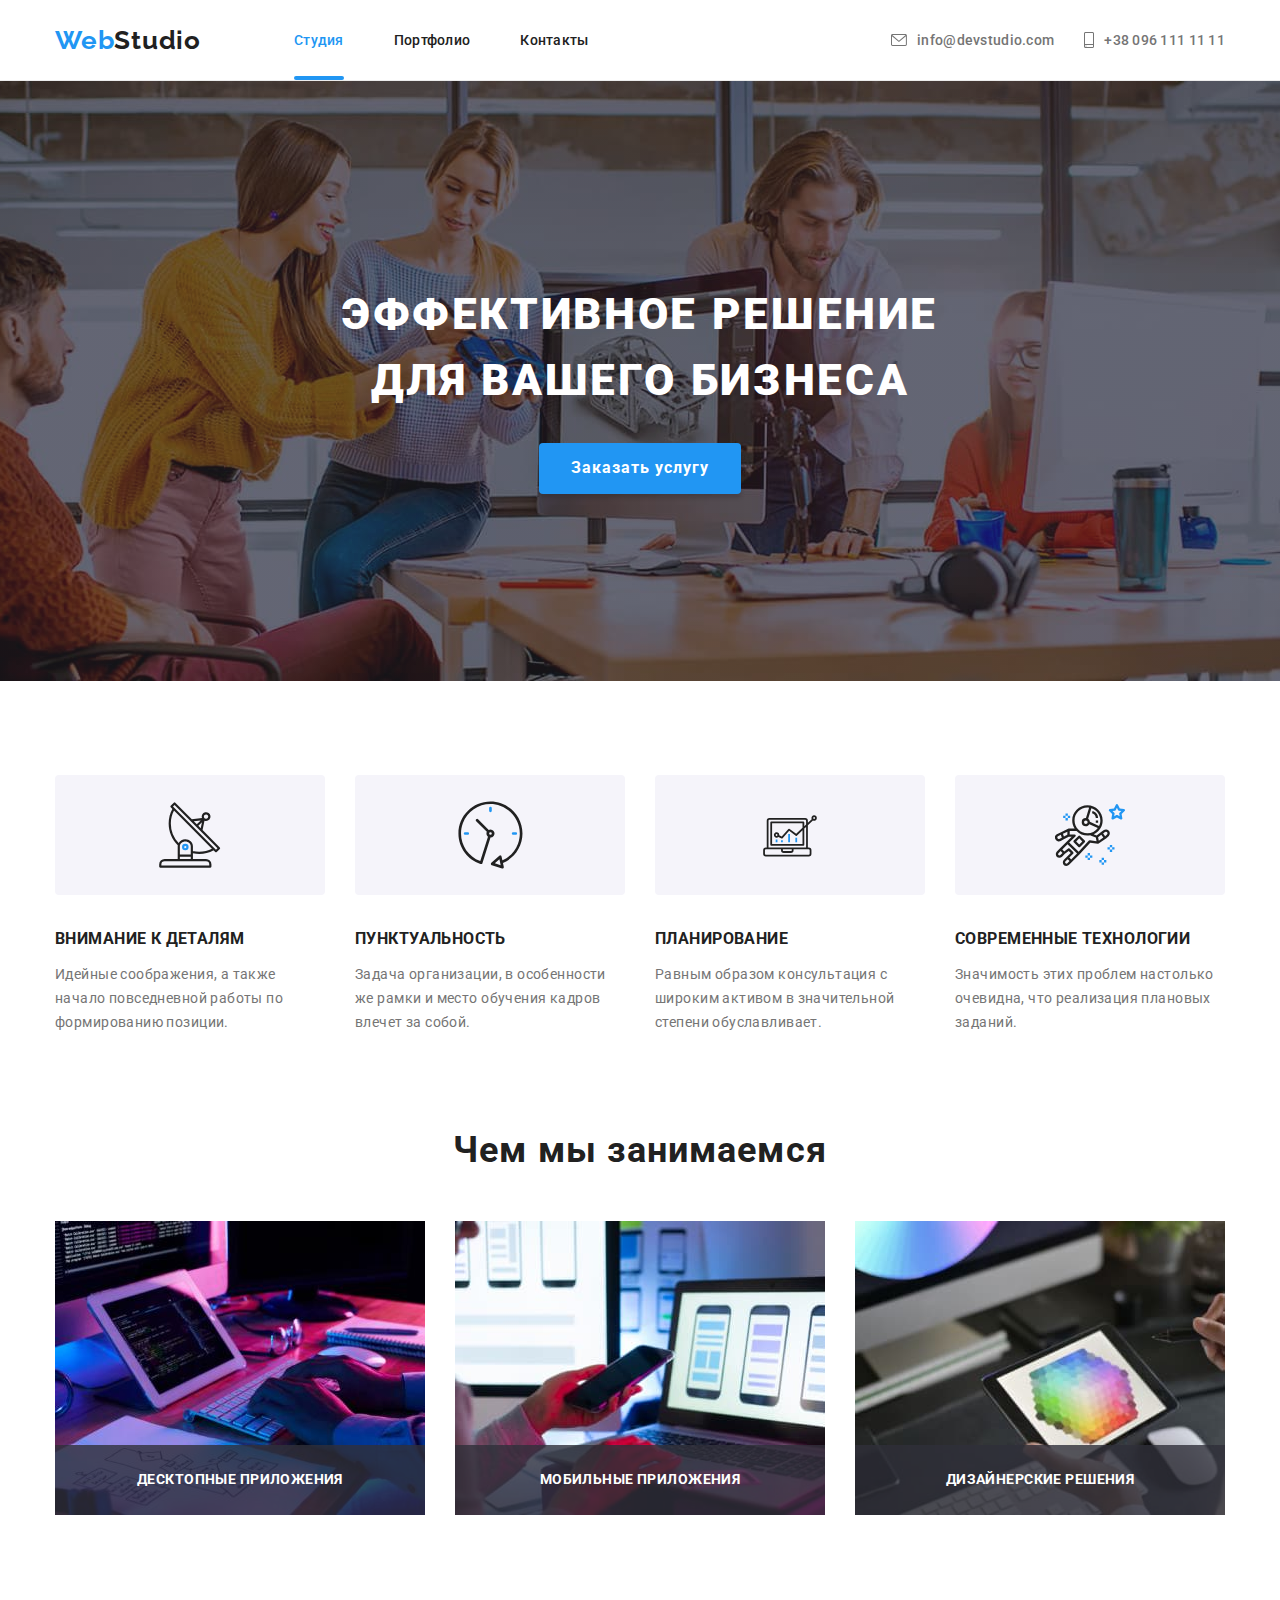
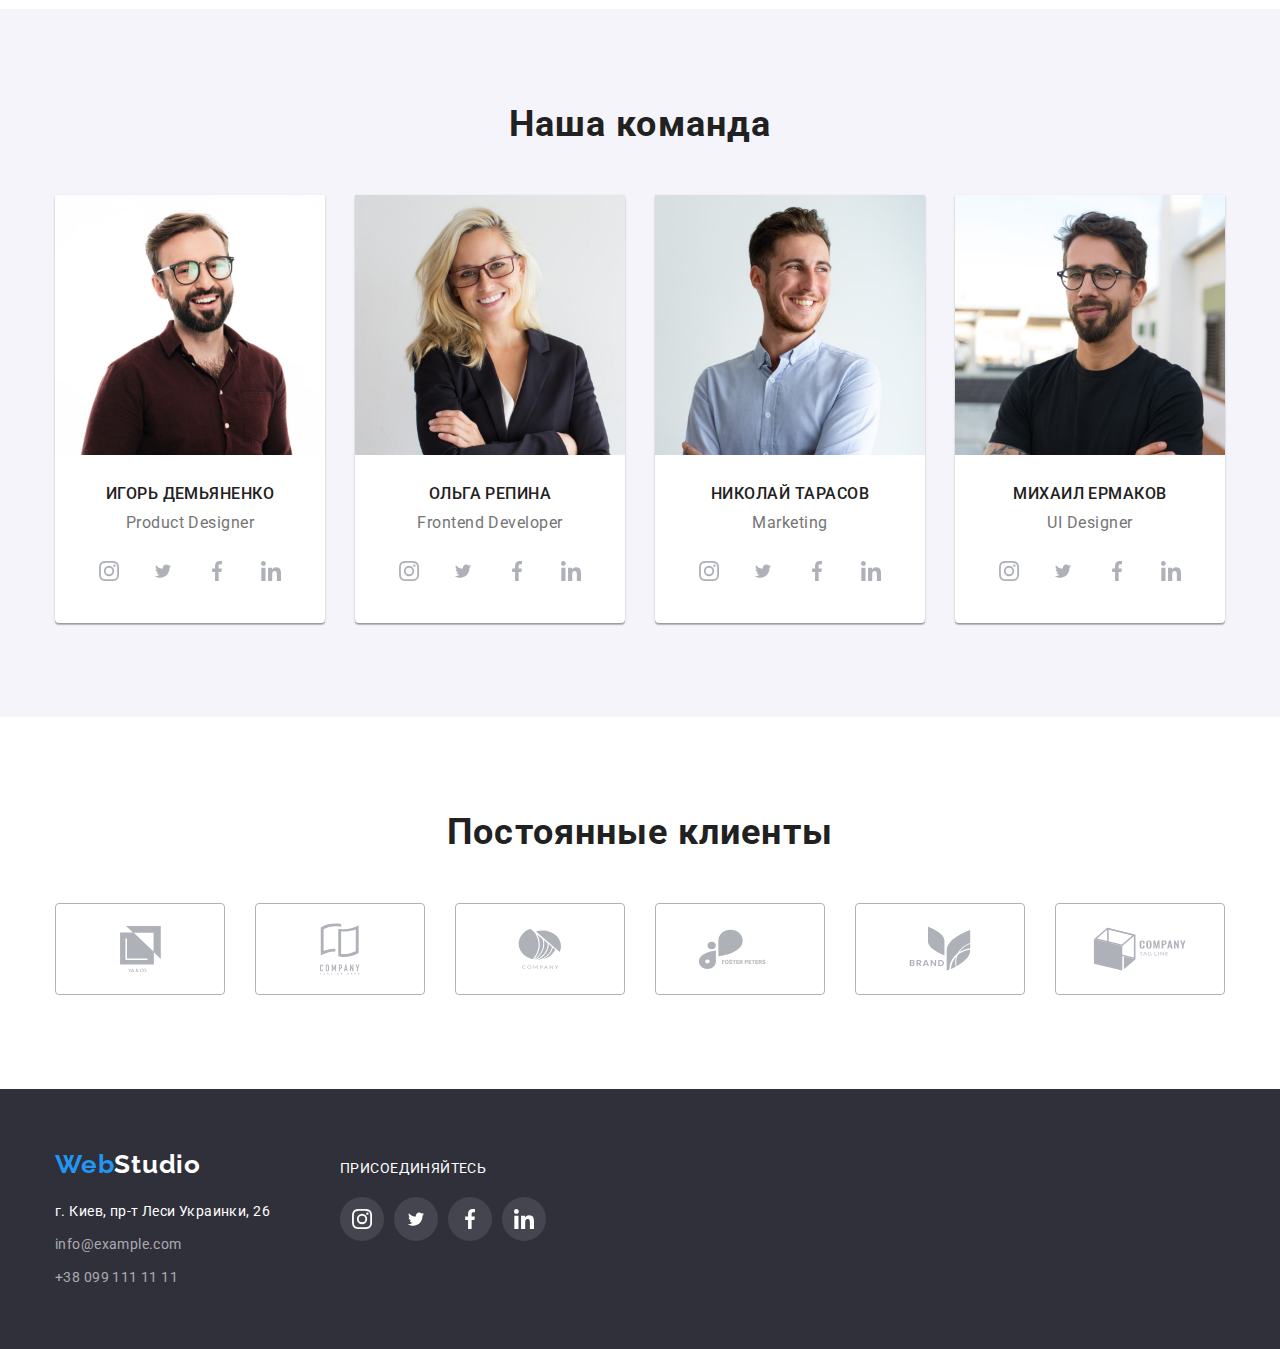
==== index.html @ 21e0b0c9 "абсолютное позиционирование секции works" ====
<!DOCTYPE html>
<html lang="ru">
  <head>
    <meta charset="UTF-8" />
    <meta http-equiv="X-UA-Compatible" content="IE=edge" />
    <meta name="viewport" content="width=device-width, initial-scale=1.0" />
    <title>WebStudio</title>
    <link
      href="https://fonts.googleapis.com/css2?family=Raleway:wght@700&family=Roboto:wght@400;500;700;900&display=swap"
      rel="stylesheet"
    />
    <link
      rel="stylesheet"
      href="https://cdnjs.cloudflare.com/ajax/libs/modern-normalize/0.6.0/modern-normalize.min.css"
    />
    <link rel="stylesheet" href="./css/styles.css" />
  </head>

  <body>
    <!--Шапка сайту-->
    <header class="header">
      <div class="container topline">
        <nav class="nav-topline">
          <!--Символ-->
          <a href="" class="logo link" lang="en"
            ><span class="logo-accent">Web</span>Studio</a
          >
          <ul class="site-nav list">
            <li class="item">
              <a href="index.html" class="link current"
                >Студия
                <div class="line"></div>
              </a>
            </li>

            <li class="item">
              <a href="portfolio.html" class="link">Портфолио</a>
            </li>
            <li class="item"><a href="" class="link">Контакты</a></li>
          </ul>
        </nav>
        <ul class="contact list">
          <li class="item">
            <a
              class="link contact-link"
              href="mailto:info@devstudio.com"
              target="_blank"
              rel="noopener nofollow noreferrer"
              aria-label="електронная почта"
            >
              <svg class="icon post">
                <use href="./images/symbol-defs.svg#icon-email"></use>
              </svg>
              info@devstudio.com
            </a>
          </li>
          <li class="item">
            <a
              class="link contact-link"
              href="tel:+380961111111"
              target="_blank"
              rel="noopener nofollow noreferrer"
              aria-label="номер телефона"
            >
              <svg class="icon tell">
                <use href="./images/symbol-defs.svg#icon-phone"></use></svg
              >+38 096 111 11 11
            </a>
          </li>
        </ul>
      </div>
    </header>
    <!--Головна частина сайту-->
    <main>
      <!--Голова-->
      <div class="hero">
        <div class="container">
          <h1 class="hero-title">ЭФФЕКТИВНОЕ РЕШЕНИЕ ДЛЯ ВАШЕГО БИЗНЕСА</h1>
          <!--Кнопка-->
          <button type="button" class="button">Заказать услугу</button>
        </div>
      </div>
      <!--Особливості-->
      <section class="section impotent">
        <div class="container">
          <h2 class="section-title visually-hidden">Наши особенности</h2>
          <ul class="list skill">
            <li class="item">
              <div class="icon-impotent">
                <svg class="antenna" width="65.32" height="70">
                  <use href="./images/symbol-defs.svg#icon-antenna"></use>
                </svg>
              </div>
              <h3 class="title">Внимание к деталям</h3>
              <p class="text">
                Идейные соображения, а также начало повседневной работы по
                формированию позиции.
              </p>
            </li>
            <li class="item">
              <div class="icon-impotent">
                <svg class="clock" width="66.96" height="70">
                  <use href="./images/symbol-defs.svg#icon-clock"></use>
                </svg>
              </div>
              <h3 class="title">Пунктуальность</h3>
              <p class="text">
                Задача организации, в особенности же рамки и место обучения
                кадров влечет за собой.
              </p>
            </li>
            <li class="item">
              <div class="icon-impotent">
                <svg class="diagram" width="70" height="53.69">
                  <use href="./images/symbol-defs.svg#icon-diagram"></use>
                </svg>
              </div>
              <h3 class="title">Планирование</h3>
              <p class="text">
                Равным образом консультация с широким активом в значительной
                степени обуславливает.
              </p>
            </li>
            <li class="item">
              <div class="icon-impotent">
                <svg class="astronaut" width="70" height="70">
                  <use href="./images/symbol-defs.svg#icon-astronaut"></use>
                </svg>
              </div>
              <h3 class="title">Современные технологии</h3>
              <p class="text">
                Значимость этих проблем настолько очевидна, что реализация
                плановых заданий.
              </p>
            </li>
          </ul>
        </div>
      </section>
      <!--Чим ми займаємося-->
      <section class="section works">
        <div class="container">
          <h2 class="section-title">Чем мы занимаемся</h2>
          <ul class="list activity">
            <li class="item">
              <a href=""
                ><div class="work-thumb">
                  <img
                    class="card"
                    src="./images/img1.jpg"
                    alt="Компьютер"
                    width="370"
                    height="294"
                  />
                  <div class="work-card">
                    <p class="work-text">Десктопные приложения</p>
                  </div>
                </div></a
              >
            </li>
            <li class="item">
              <a href=""
                ><div class="work-thumb">
                  <img
                    class="card"
                    src="./images/img2.jpg"
                    alt="Смартфон"
                    width="370"
                    height="294"
                  />
                  <div class="work-card">
                    <p class="work-text">Мобильные приложения</p>
                  </div>
                </div></a
              >
            </li>
            <li class="item">
              <a href=""
                ><div class="work-thumb">
                  <img
                    class="card"
                    src="./images/img3.jpg"
                    alt="Планшет"
                    width="370"
                    height="294"
                  />
                  <div class="work-card">
                    <p class="work-text">Дизайнерские решения</p>
                  </div>
                </div></a
              >
            </li>
          </ul>
        </div>
      </section>
      <!--Наша команда-->
      <section class="section comand">
        <div class="container">
          <h2 class="section-title">Наша команда</h2>
          <ul class="list people">
            <li class="comand-item">
              <div class="link">
                <img
                  class="card"
                  src="./images/pd.jpg"
                  alt="Игорь Демьяненко"
                  width="270"
                  height="260"
                />
                <div class="people-title">
                  <h3 class="title">Игорь Демьяненко</h3>
                  <p lang="en" class="profession">Product Designer</p>
                  <ul class="list social-contact">
                    <li class="item-contact">
                      <a
                        href=""
                        class="link link-contact"
                        aria-label="Компания"
                      >
                        <svg class="icon-contact" width="20" height="20">
                          <use
                            href="./images/symbol-defs.svg#icon-instagram"
                          ></use>
                        </svg>
                      </a>
                    </li>
                    <li class="item-contact">
                      <a
                        href=""
                        class="link link-contact"
                        aria-label="Компания"
                      >
                        <svg class="icon-contact" width="20" height="16.25">
                          <use
                            href="./images/symbol-defs.svg#icon-twitter"
                          ></use>
                        </svg>
                      </a>
                    </li>
                    <li class="item-contact">
                      <a
                        href=""
                        class="link link-contact"
                        aria-label="Компания"
                      >
                        <svg class="icon-contact" width="10" height="20">
                          <use
                            href="./images/symbol-defs.svg#icon-facebook"
                          ></use>
                        </svg>
                      </a>
                    </li>
                    <li class="item-contact">
                      <a
                        href=""
                        class="link link-contact"
                        aria-label="Компания"
                      >
                        <svg class="icon-contact" width="20" height="20">
                          <use
                            href="./images/symbol-defs.svg#icon-linkedin"
                          ></use>
                        </svg>
                      </a>
                    </li>
                  </ul>
                </div>
              </div>
            </li>
            <li class="comand-item">
              <div class="link">
                <img
                  class="card"
                  src="./images/fd.jpg"
                  alt="Ольга Репина"
                  width="270"
                  height="260"
                />
                <div class="people-title">
                  <h3 class="title">Ольга Репина</h3>
                  <p lang="en" class="profession">Frontend Developer</p>
                  <ul class="list social-contact">
                    <li class="item-contact">
                      <a href="" class="link link-contact" aria-label="Компания"
                        ><svg class="icon-contact" width="20" height="20">
                          <use
                            href="./images/symbol-defs.svg#icon-instagram"
                          ></use></svg
                      ></a>
                    </li>
                    <li class="item-contact">
                      <a href="" class="link link-contact" aria-label="Компания"
                        ><svg class="icon-contact" width="20" height="16.25">
                          <use
                            href="./images/symbol-defs.svg#icon-twitter"
                          ></use></svg
                      ></a>
                    </li>
                    <li class="item-contact">
                      <a href="" class="link link-contact" aria-label="Компания"
                        ><svg class="icon-contact" width="10" height="20">
                          <use
                            href="./images/symbol-defs.svg#icon-facebook"
                          ></use></svg
                      ></a>
                    </li>
                    <li class="item-contact">
                      <a href="" class="link link-contact" aria-label="Компания"
                        ><svg class="icon-contact" width="20" height="20">
                          <use
                            href="./images/symbol-defs.svg#icon-linkedin"
                          ></use></svg
                      ></a>
                    </li>
                  </ul>
                </div>
              </div>
            </li>
            <li class="comand-item">
              <div class="link">
                <img
                  class="card"
                  src="./images/m.jpg"
                  alt="Николай Тарасов"
                  width="270"
                  height="260"
                />
                <div class="people-title">
                  <h3 class="title">Николай Тарасов</h3>

                  <p lang="en" class="profession">Marketing</p>
                  <ul class="list social-contact">
                    <li class="item-contact">
                      <a href="" class="link link-contact" aria-label="Компания"
                        ><svg class="icon-contact" width="20" height="20">
                          <use
                            href="./images/symbol-defs.svg#icon-instagram"
                          ></use></svg
                      ></a>
                    </li>
                    <li class="item-contact">
                      <a href="" class="link link-contact" aria-label="Компания"
                        ><svg class="icon-contact" width="20" height="16.25">
                          <use
                            href="./images/symbol-defs.svg#icon-twitter"
                          ></use></svg
                      ></a>
                    </li>
                    <li class="item-contact">
                      <a href="" class="link link-contact" aria-label="Компания"
                        ><svg class="icon-contact" width="10" height="20">
                          <use
                            href="./images/symbol-defs.svg#icon-facebook"
                          ></use></svg
                      ></a>
                    </li>
                    <li class="item-contact">
                      <a href="" class="link link-contact" aria-label="Компания"
                        ><svg class="icon-contact" width="20" height="20">
                          <use
                            href="./images/symbol-defs.svg#icon-linkedin"
                          ></use></svg
                      ></a>
                    </li>
                  </ul>
                </div>
              </div>
            </li>
            <li class="comand-item">
              <div class="link">
                <img
                  class="card"
                  src="./images/ud.jpg"
                  alt="Михаил Ермаков"
                  width="270"
                  height="260"
                />
                <div class="people-title">
                  <h3 class="title">Михаил Ермаков</h3>

                  <p lang="en" class="profession">UI Designer</p>
                  <ul class="list social-contact">
                    <li class="item-contact">
                      <a href="" class="link link-contact" aria-label="Компания"
                        ><svg class="icon-contact" width="20" height="20">
                          <use
                            href="./images/symbol-defs.svg#icon-instagram"
                          ></use></svg
                      ></a>
                    </li>
                    <li class="item-contact">
                      <a href="" class="link link-contact" aria-label="Компания"
                        ><svg class="icon-contact" width="20" height="16.25">
                          <use
                            href="./images/symbol-defs.svg#icon-twitter"
                          ></use></svg
                      ></a>
                    </li>
                    <li class="item-contact">
                      <a href="" class="link link-contact" aria-label="Компания"
                        ><svg class="icon-contact" width="10" height="20">
                          <use
                            href="./images/symbol-defs.svg#icon-facebook"
                          ></use></svg
                      ></a>
                    </li>
                    <li class="item-contact">
                      <a href="" class="link link-contact" aria-label="Компания"
                        ><svg class="icon-contact" width="20" height="20">
                          <use
                            href="./images/symbol-defs.svg#icon-linkedin"
                          ></use></svg
                      ></a>
                    </li>
                  </ul>
                </div>
              </div>
            </li>
          </ul>
        </div>
      </section>
      <section class="section clients">
        <div class="container">
          <h2 class="section-title">Постоянные клиенты</h2>
          <ul class="list client">
            <li class="item-client">
              <a href="" class="link link-client" aria-label="Компания">
                <svg class="client-icon" width="41" height="46.7">
                  <use href="./images/symbol-defs.svg#icon-groupya"></use>
                </svg>
              </a>
            </li>
            <li class="item-client">
              <a href="" class="link link-client" aria-label="Компания">
                <svg class="client-icon" width="40" height="52">
                  <use href="./images/symbol-defs.svg#icon-groupbook"></use>
                </svg>
              </a>
            </li>
            <li class="item-client">
              <a href="" class="link link-client" aria-label="Компания">
                <svg class="client-icon" width="43.46" height="41.18">
                  <use href="./images/symbol-defs.svg#icon-grouplist"></use>
                </svg>
              </a>
            </li>
            <li class="item-client">
              <a href="" class="link link-client" aria-label="Компания">
                <svg class="client-icon" width="84.44" height="40.62">
                  <use href="./images/symbol-defs.svg#icon-groupforester"></use>
                </svg>
              </a>
            </li>
            <li class="item-client">
              <a href="" class="link link-client" aria-label="Компания">
                <svg class="client-icon" width="62.54" height="45.43">
                  <use href="./images/symbol-defs.svg#icon-groupbrand"></use>
                </svg>
              </a>
            </li>
            <li class="item-client">
              <a href="" class="link link-client" aria-label="Компания">
                <svg class="client-icon" width="93.79" height="43.93">
                  <use href="./images/symbol-defs.svg#icon-groupbox"></use>
                </svg>
              </a>
            </li>
          </ul>
        </div>
      </section>
    </main>
    <!--Футер-->
    <footer class="footer">
      <div class="container bottom">
        <!--Символ-->
        <div class="bottom-box">
          <a href="" class="logo white link" lang="en"
            ><span class="logo-accent">Web</span>Studio</a
          >
          <address>
            <ul class="list adress">
              <li class="item">
                <a
                  class="link post"
                  href=""
                  target="_blank"
                  rel="noopener nofollow noreferrer"
                >
                  г. Киев, пр-т Леси Украинки, 26
                </a>
              </li>
              <li class="item">
                <a
                  class="link"
                  href="mailto:info@example.com"
                  lang="en"
                  target="_blank"
                  rel="noopener nofollow noreferrer"
                  >info@example.com</a
                >
              </li>
              <li class="item">
                <a
                  class="link"
                  href="tel:+380991111111"
                  target="_blank"
                  rel="noopener nofollow noreferrer"
                  >+38 099 111 11 11</a
                >
              </li>
            </ul>
          </address>
        </div>
        <div class="contact-box bottom-box">
          <p class="text-footer">ПРИСОЕДИНЯЙТЕСЬ</p>
          <ul class="list social-contact">
            <li class="item-contact">
              <a
                href=""
                class="link link-contact footer-contact"
                aria-label="Компания"
                ><svg class="icon-contact" width="20" height="20">
                  <use
                    href="./images/symbol-defs.svg#icon-instagram"
                  ></use></svg
              ></a>
            </li>
            <li class="item-contact">
              <a
                href=""
                class="link link-contact footer-contact"
                aria-label="Компания"
                ><svg class="icon-contact" width="20" height="16.25">
                  <use href="./images/symbol-defs.svg#icon-twitter"></use></svg
              ></a>
            </li>
            <li class="item-contact">
              <a
                href=""
                class="link link-contact footer-contact"
                aria-label="Компания"
                ><svg class="icon-contact" width="10" height="20">
                  <use href="./images/symbol-defs.svg#icon-facebook"></use></svg
              ></a>
            </li>
            <li class="item-contact">
              <a
                href=""
                class="link link-contact footer-contact"
                aria-label="Компания"
                ><svg class="icon-contact" width="20" height="20">
                  <use href="./images/symbol-defs.svg#icon-linkedin"></use></svg
              ></a>
            </li>
          </ul>
        </div>
      </div>
    </footer>
  </body>
</html>
---- css/styles.css ----
/* цвета */

/* цвет основного текста #757575 */
/* вторичный цвет текста  #212121 */
/* белый текст и фон #FFFFFF  */
/* акцент #2196F3 */
/* цвет фона шапки и футера #2F303A */
/*цвет фона секции наша команда и фона радиокнопок #F5F4FA */
/* цвет ховера кнопки заказать услугу #188CE8 */
/* цвет бордера topline #ECECEC */
/* цвет бордера картки порфолио #EEEEEE */
/* цвет кнопки секции клиент #AFB1B8*/

/*переменные*/

:root {
  --primary-text-color: #757575;
  --title-text-color: #212121;
  --accent-color: #2196f3;
  --primary-white-color: #ffffff;
  --head-footer-bgcolor: #2f303a;
  --secondary-bgcolor: #f5f4fa;
  --secondary-accent-color: #188ce8;
  --topline-color: #ececec;
  --boder-portfolio-color: #eeeeee;
  --client-color: #afb1b8;
}

/* общие */

body {
  font-family: 'Roboto', sans-serif;
  font-size: 14px;
  line-height: 1.71;
  text-decoration: none;
  letter-spacing: 0.03em;

  user-select: none;

  background-color: var(--primary-white-color);
  color: var(--primary-text-color);
}

.link {
  text-decoration-line: none;
}

.list {
  list-style: none;
  margin: 0;
  padding: 0;
}

.card {
  display: block;
  max-width: 100%;
  height: auto;
}

.section.impotent {
  padding-bottom: 94px;
  padding-top: 94px;
}
.section.works {
  padding-bottom: 94px;
}

.section.comand {
  padding-top: 94px;
  padding-bottom: 94px;
}

.section.portfolio {
  padding-top: 94px;
  padding-bottom: 94px;
}

.section.clients {
  padding-top: 94px;
  padding-bottom: 94px;
}

.hero {
  text-align: center;

  max-width: 1600px;
  height: 600px;
  padding-top: 200px;
  padding-bottom: 200px;
  margin-left: auto;
  margin-right: auto;

  background-image: linear-gradient(
      to right,
      rgba(47, 48, 58, 0.4),
      rgba(47, 48, 58, 0.4)
    ),
    url('../images/imgbg.jpg');
  background-color: #c4c4c4;

  background-repeat: no-repeat;
  background-position: center;
  background-size: cover;
}

.hero-title {
  width: 696px;
  color: var(--primary-white-color);

  font-weight: 900;
  font-size: 44px;
  line-height: 1.5;
  letter-spacing: 0.06em;

  text-transform: uppercase;

  margin: 0 auto 30px;
}

.section-title {
  color: var(--title-text-color);

  font-weight: 700;
  font-size: 36px;
  line-height: 1.17;
  text-align: center;
  letter-spacing: 0.03em;

  margin-top: 0;
  margin-bottom: 50px;
}

.title {
  color: var(--title-text-color);
  text-transform: uppercase;

  margin-top: 0;
  margin-bottom: 10px;
}
.portfolio-workes .title {
  margin-bottom: 4px;
}

.text {
  margin-top: 0;
  margin-bottom: 0;
}

.comand {
  background-color: var(--secondary-bgcolor);
}

/* скрытие текста*/

.visually-hidden {
  position: absolute;
  white-space: nowrap;
  width: 1px;
  height: 1px;
  overflow: hidden;
  border: 0;
  padding: 0;
  clip: rect(0 0 0 0);
  clip-path: inset(50%);
  margin: -1px;
}

/* контейнер */

.container {
  margin-left: auto;
  margin-right: auto;
  width: 1200px;
  padding-left: 15px;
  padding-right: 15px;
}

/* логотип */

.logo {
  font-family: 'Raleway', sans-serif;
  font-weight: 700;
  font-size: 26px;
  line-height: 1.18;
  text-align: left;
  letter-spacing: 0.03em;

  color: var(--title-text-color);
}

.logo.white {
  display: block;
  margin-bottom: 20px;

  color: var(--primary-white-color);
}

.logo-accent {
  color: var(--accent-color);
}

/* Хедер */

.header {
  border-bottom: 1px solid var(--topline-color);
}

.container.topline {
  display: flex;
  align-items: center;
}

.site-nav {
  display: flex;
  align-items: center;
  margin-left: 93px;
}

.site-nav .item:not(:first-child) {
  margin-left: 50px;
}

.nav-topline {
  display: flex;
  align-items: center;
}

.site-nav .link {
  display: block;
  padding-top: 32px;
  padding-bottom: 32px;

  color: var(--title-text-color);

  font-weight: 500;
  font-size: 14px;
  line-height: 1.17;
  text-align: left;
  letter-spacing: 0.02em;
}

.site-nav .link:hover,
.site-nav .link:focus {
  color: var(--accent-color);
}

.site-nav .link.current {
  position: relative;

  color: var(--accent-color);
}

.link.current .line {
  position: absolute;
  bottom: 0;
  left: 0;

  width: 100%;
  height: 4px;
  background-color: var(--accent-color);
  border-radius: 2px;
}

.contact {
  display: flex;
  margin-left: auto;
  align-items: center;
}

.contact .item + .item {
  margin-left: 30px;
}

.contact-link .icon {
  display: inline-block;
  margin-right: 10px;
  fill: currentColor;
}

.icon.post {
  width: 16px;
  height: 12px;
}

.icon.tell {
  width: 10px;
  height: 16px;
}

.contact.list .link {
  display: flex;
  align-items: center;
  padding-top: 32px;
  padding-bottom: 32px;

  color: var(--primary-text-color);

  font-weight: 500;
  font-size: 14px;
  line-height: 1.17;
  letter-spacing: 0.02em;
}

.contact .link:hover,
.contact .link:focus {
  color: var(--accent-color);
}

/* кнопка */

.button {
  color: var(--primary-white-color);
  background-color: var(--accent-color);

  cursor: pointer;
  font-family: 'Roboto', sans-serif;
  font-weight: 700;
  font-size: 16px;
  line-height: 1.9;
  text-align: center;
  vertical-align: center;
  letter-spacing: 0.06em;

  display: inline-block;
  min-width: 200px;
  padding: 10px 32px;
  box-shadow: 0px 4px 4px rgba(0, 0, 0, 0.15);
  border-radius: 4px;
  border: 0;
}

.button:hover,
.dutton:focus {
  background-color: var(--secondary-accent-color);
}

/* наши особенности */

.icon-impotent {
  display: flex;
  align-items: center;
  justify-content: center;

  background-color: #f5f4fa;
  border-radius: 4px;
  margin-bottom: 30px;
  height: 120px;
}

.list.skill > .title {
  font-weight: 700;
  font-size: 14px;
  line-height: 1.17;
  text-align: left;
  letter-spacing: 0.03em;
}

.list.skill {
  display: flex;
}

.list.skill .item:not(:last-child) {
  margin-right: 30px;
}
.list.skill .item {
  width: 270px;
}

/*чем мы занимаемся */

.list.activity {
  display: flex;
}

.list.activity .item:not(:last-child) {
  margin-right: 30px;
}

.work-thumb {
  position: relative;
}

.work-card {
  position: absolute;
  bottom: 0;
  left: 0;

  font-weight: 700;
  font-size: 14px;
  line-height: 1.14;
  text-align: center;
  letter-spacing: 0.03em;
  text-transform: uppercase;

  padding: 27px;
  width: 370px;
  height: 70px;
  color: var(--primary-white-color);
  background: rgba(47, 48, 58, 0.8);
}

.work-text {
  margin: 0;
}

/* наша команда */

.people {
  display: flex;
}

.people-title {
  padding-top: 30px;
  padding-bottom: 30px;
}

.people .comand-item:not(:last-child) {
  margin-right: 30px;
}

.people .title {
  font-weight: 500;
  font-size: 16px;
  line-height: 1.17;
  text-align: center;
  letter-spacing: 0.03em;
}
.profession {
  color: var(--primary-text-color);

  font-size: 16px;
  line-height: 1.17;
  text-align: center;
  letter-spacing: 0.03em;

  margin: 0px 0px 16px;
}

.comand-item {
  width: 270px;

  background: var(--primary-white-color);

  box-shadow: 0px 1px 3px rgba(0, 0, 0, 0.12), 0px 1px 1px rgba(0, 0, 0, 0.14),
    0px 2px 1px rgba(0, 0, 0, 0.2);
  border-radius: 0px 0px 4px 4px;
}

.social-contact {
  display: flex;
  justify-content: center;
}

.social-contact .item-contact:not(:last-child) {
  margin-right: 10px;
}

.link-contact {
  display: flex;
  align-items: center;
  justify-content: center;

  border-radius: 50%;
  width: 44px;
  height: 44px;
  color: var(--client-color);
}

.link-contact:hover,
.link-contact:focus {
  background-color: var(--accent-color);
  color: var(--primary-white-color);
}
.icon-contact {
  fill: currentColor;
}

/* Постоянные клиенты */

.client {
  display: flex;
}

.client .item-client:not(:last-child) {
  margin-right: 30px;
  padding-bottom: 0;
}

.link-client {
  display: flex;
  align-items: center;
  justify-content: center;

  border: 1px solid var(--client-color);
  border-radius: 4px;
  width: 170px;
  height: 92px;
  color: var(--client-color);
}

.link-client:hover,
.link-client:focus {
  border: 1px solid var(--accent-color);
  color: var(--accent-color);
}
.client-icon {
  fill: currentColor;
}

/* портфолио */

.title-work {
  padding: 20px 24px;

  border-bottom: 1px solid var(--boder-portfolio-color);
  border-left: 1px solid var(--boder-portfolio-color);
  border-right: 1px solid var(--boder-portfolio-color);

  background-color: var(--primary-white-color);
}
.portfolio-item {
  width: 370px;
  height: 404px;
}

.filters.list {
  display: flex;
  justify-content: center;

  margin-bottom: 50px;
}

.filters.list > .item:nth-child(n + 2) {
  margin-left: 8px;
}

.filter {
  font-family: 'Roboto', sans-serif;
  cursor: pointer;

  font-weight: 500;
  font-size: 16px;
  line-height: 1.63;
  text-align: center;
  letter-spacing: 0.03;

  color: var(--title-text-color);
  background-color: var(--secondary-bgcolor);

  display: inline-block;
  padding: 6px 22px;
  border-radius: 4px;
  border: 0;
}

.filter:hover,
.filter:focus {
  color: var(--primary-white-color);
  background-color: var(--accent-color);

  box-shadow: 0px 3px 1px rgba(0, 0, 0, 0.1), 0px 1px 2px rgba(0, 0, 0, 0.08),
    0px 2px 2px rgba(0, 0, 0, 0.12);
}

.portfolio-workes .title {
  font-weight: 700;
  font-size: 18px;
  line-height: 2;
  text-align: left;
  letter-spacing: 0.06em;
}

.portfolio-workes {
  list-style: none;

  display: flex;
  flex-wrap: wrap;
}

.portfolio-item:nth-child(3n) {
  margin-right: 0;
}

.portfolio-item:nth-last-child(-n + 3) {
  margin-bottom: 0;
}

.portfolio-item {
  width: calc((100% - 60px) / 3);
  margin-right: 30px;
  margin-bottom: 30px;
}

.portfolio-item .exampl {
  color: var(--primary-text-color);

  font-size: 16px;
  line-height: 1.9;
  text-align: left;
  letter-spacing: 0.03em;

  margin: 0;
}

.link.portfolio-link {
  display: block;
}

.link.portfolio-link:hover,
.link.portfolio-link:focus {
  box-shadow: 0px 1px 1px rgba(0, 0, 0, 0.12), 0px 4px 4px rgba(0, 0, 0, 0.06),
    1px 4px 6px rgba(0, 0, 0, 0.16);
}

/*футер*/

.footer {
  background-color: var(--head-footer-bgcolor);
  padding-top: 60px;
  padding-bottom: 60px;
}

.adress .item:not(:last-child) {
  margin-bottom: 9px;
}

.adress .link.post {
  color: var(--primary-white-color);

  font-size: 14px;
  line-height: 1.7;
  text-align: left;
  letter-spacing: 0.03em;
}

.adress .link {
  color: rgba(255, 255, 255, 0.6);
  font-style: normal;
}

.adress .link:hover,
.adress .link:focus,
.adress .link.post:hover,
.address .link.post:focus {
  color: var(--accent-color);
}

.text-footer {
  text-transform: uppercase;
  color: var(--primary-white-color);

  font-style: 700;
  font-size: 14px;
  line-height: 1.14;
  letter-spacing: 0.03em;
  margin: 0 0 20px;
}

.link-contact.footer-contact {
  color: var(--primary-white-color);
  background-color: rgba(255, 255, 255, 0.1);
}

.link-contact.footer-contact:hover,
.link-contact.footer-contact:focus {
  background-color: var(--accent-color);
}

.contact-box {
  width: 206px;
  height: 80px;
}

.container.bottom {
  display: flex;
  align-items: baseline;
}

.container.bottom .bottom-box:not(:last-child) {
  margin-right: 70px;
}
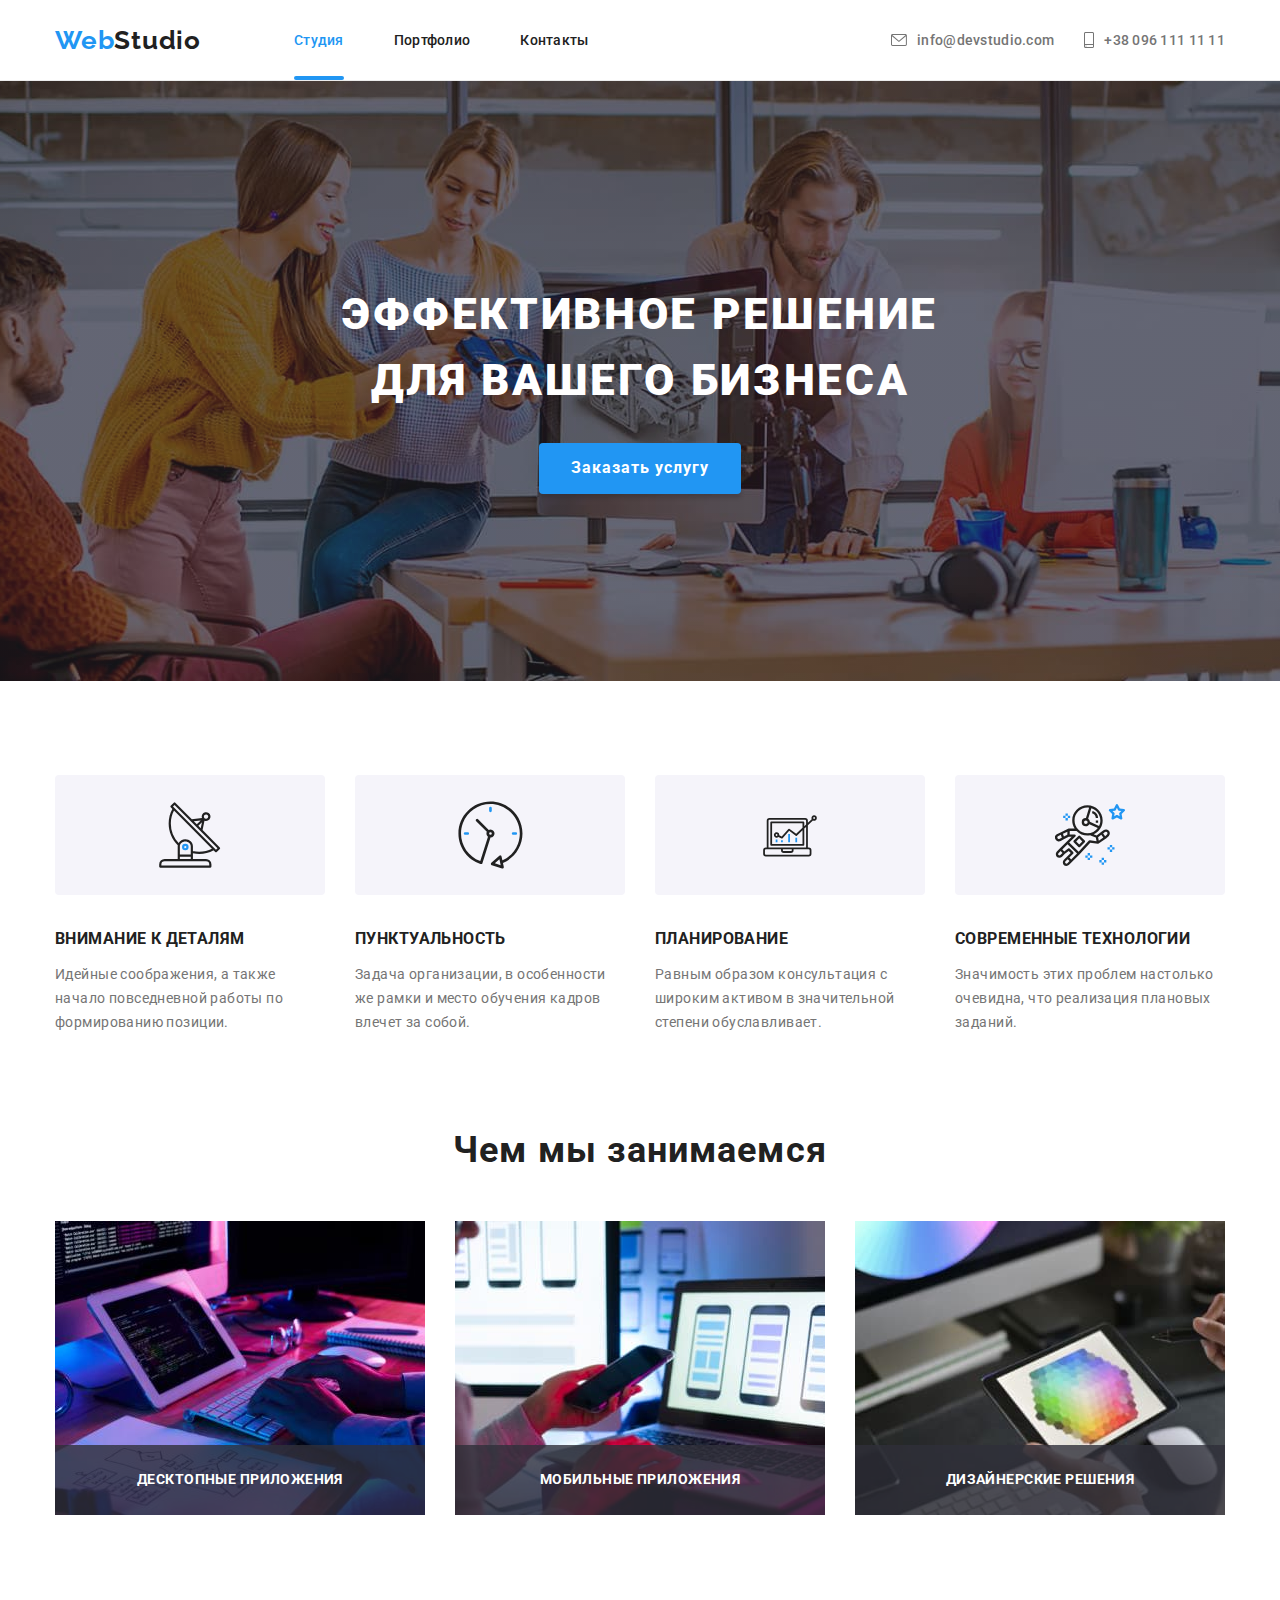
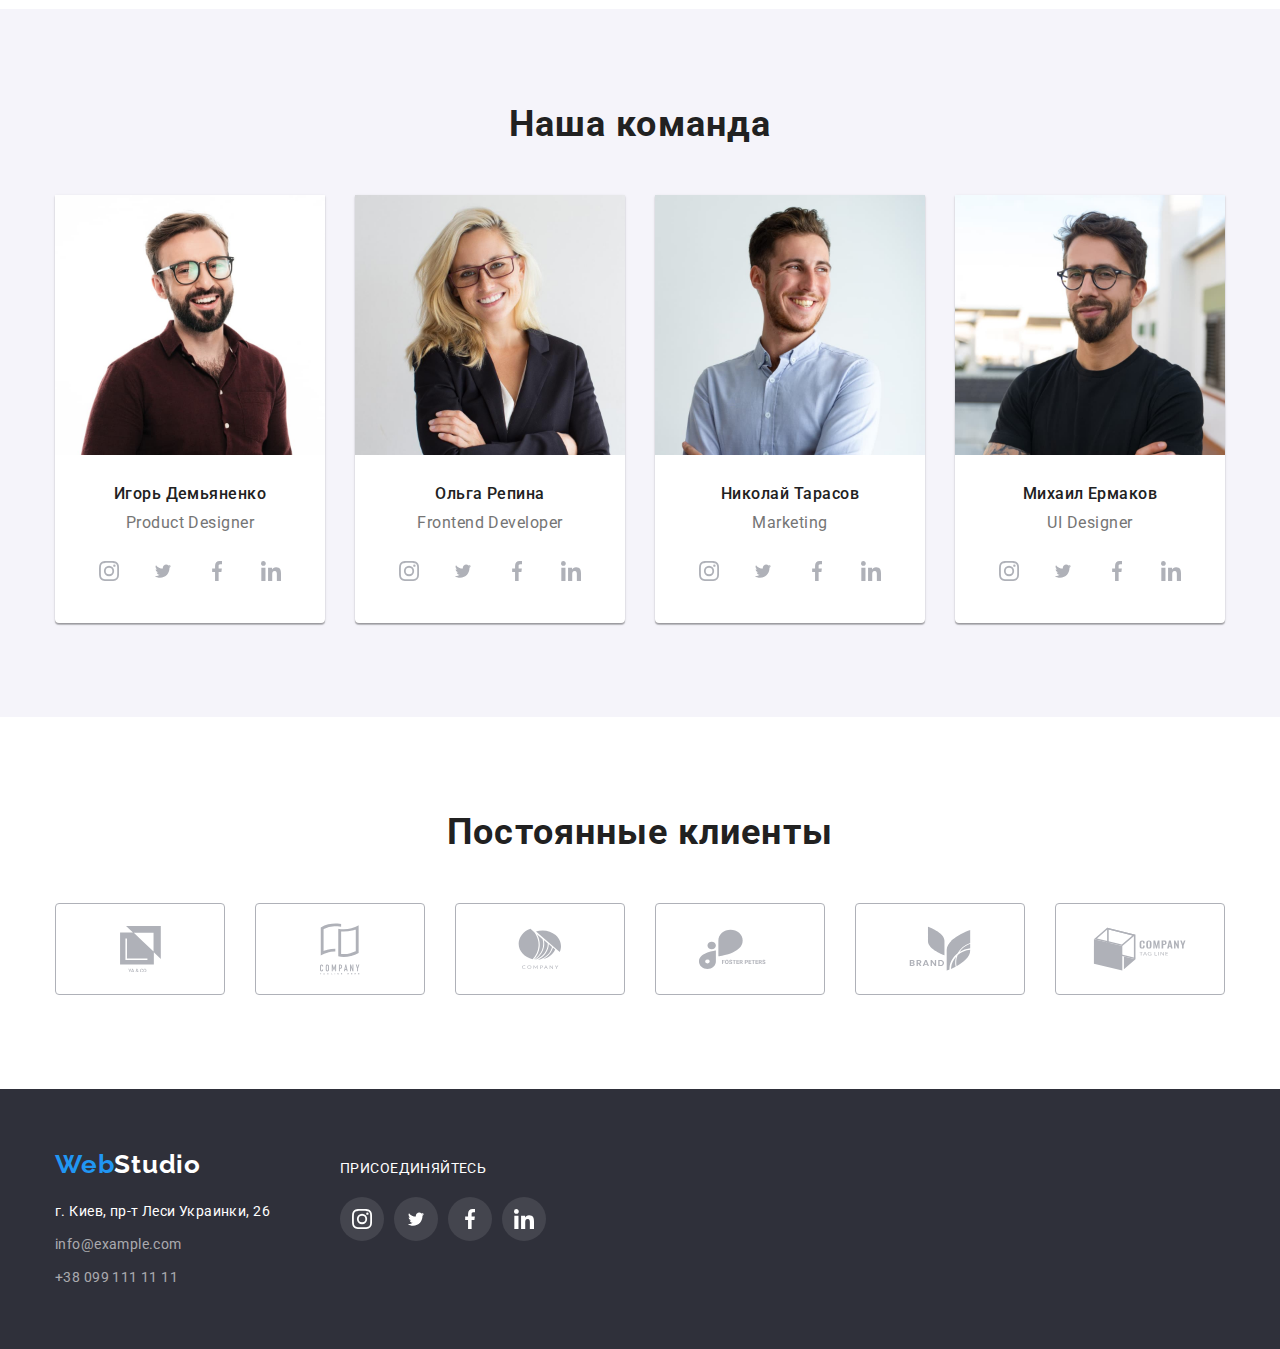
==== commit 7e027d48: "линия актив через аfter" ====
--- a/index.html
+++ b/index.html
@@ -29,8 +29,7 @@
             <li class="item">
               <a href="index.html" class="link current"
                 >Студия
-                <div class="line"></div>
-              </a>
+                              </a>
             </li>
 
             <li class="item">
--- a/css/styles.css
+++ b/css/styles.css
@@ -24,6 +24,7 @@
   --topline-color: #ececec;
   --boder-portfolio-color: #eeeeee;
   --client-color: #afb1b8;
+  --function-animation: cubic-bezier(0.4, 0, 0.2, 1);
 }
 
 /* общие */
@@ -132,7 +133,6 @@
 
 .title {
   color: var(--title-text-color);
-  text-transform: uppercase;
 
   margin-top: 0;
   margin-bottom: 10px;
@@ -237,6 +237,8 @@
   line-height: 1.17;
   text-align: left;
   letter-spacing: 0.02em;
+
+  transition: color 250ms var(--function-animation);
 }
 
 .site-nav .link:hover,
@@ -250,7 +252,9 @@
   color: var(--accent-color);
 }
 
-.link.current .line {
+.link.current::after {
+  content: '';
+  display: inline-blok;
   position: absolute;
   bottom: 0;
   left: 0;
@@ -299,6 +303,8 @@
   font-size: 14px;
   line-height: 1.17;
   letter-spacing: 0.02em;
+
+  transition: color 250ms var(--function-animation);
 }
 
 .contact .link:hover,
@@ -327,10 +333,12 @@
   box-shadow: 0px 4px 4px rgba(0, 0, 0, 0.15);
   border-radius: 4px;
   border: 0;
+
+  transition: background-color 250ms var(--function-animation);
 }
 
 .button:hover,
-.dutton:focus {
+.button:focus {
   background-color: var(--secondary-accent-color);
 }
 
@@ -368,6 +376,10 @@
 
 /*чем мы занимаемся */
 
+.list.skill .title {
+  text-transform: uppercase;
+}
+
 .list.activity {
   display: flex;
 }
@@ -464,12 +476,15 @@
   width: 44px;
   height: 44px;
   color: var(--client-color);
+
+  transition: color 250ms var(--function-animation),
+    background-color 250ms var(--function-animation);
 }
 
 .link-contact:hover,
 .link-contact:focus {
+  color: var(--primary-white-color);
   background-color: var(--accent-color);
-  color: var(--primary-white-color);
 }
 .icon-contact {
   fill: currentColor;
@@ -496,6 +511,9 @@
   width: 170px;
   height: 92px;
   color: var(--client-color);
+
+  transition: color 250ms var(--function-animation),
+    background-color 250ms var(--function-animation);
 }
 
 .link-client:hover,
@@ -551,6 +569,10 @@
   padding: 6px 22px;
   border-radius: 4px;
   border: 0;
+
+  transition: color 250ms var(--function-animation),
+    background-color 250ms var(--function-animation),
+    box-shadow 250ms var(--function-animation);
 }
 
 .filter:hover,
@@ -604,6 +626,8 @@
 
 .link.portfolio-link {
   display: block;
+
+  transition: box-shadow 250ms var(--function-animation);
 }
 
 .link.portfolio-link:hover,
@@ -631,11 +655,15 @@
   line-height: 1.7;
   text-align: left;
   letter-spacing: 0.03em;
+
+  transition: color 250ms var(--function-animation);
 }
 
 .adress .link {
   color: rgba(255, 255, 255, 0.6);
   font-style: normal;
+
+  transition: color 250ms var(--function-animation);
 }
 
 .adress .link:hover,
@@ -659,6 +687,8 @@
 .link-contact.footer-contact {
   color: var(--primary-white-color);
   background-color: rgba(255, 255, 255, 0.1);
+
+  transition: background-color 250ms var(--function-animation);
 }
 
 .link-contact.footer-contact:hover,
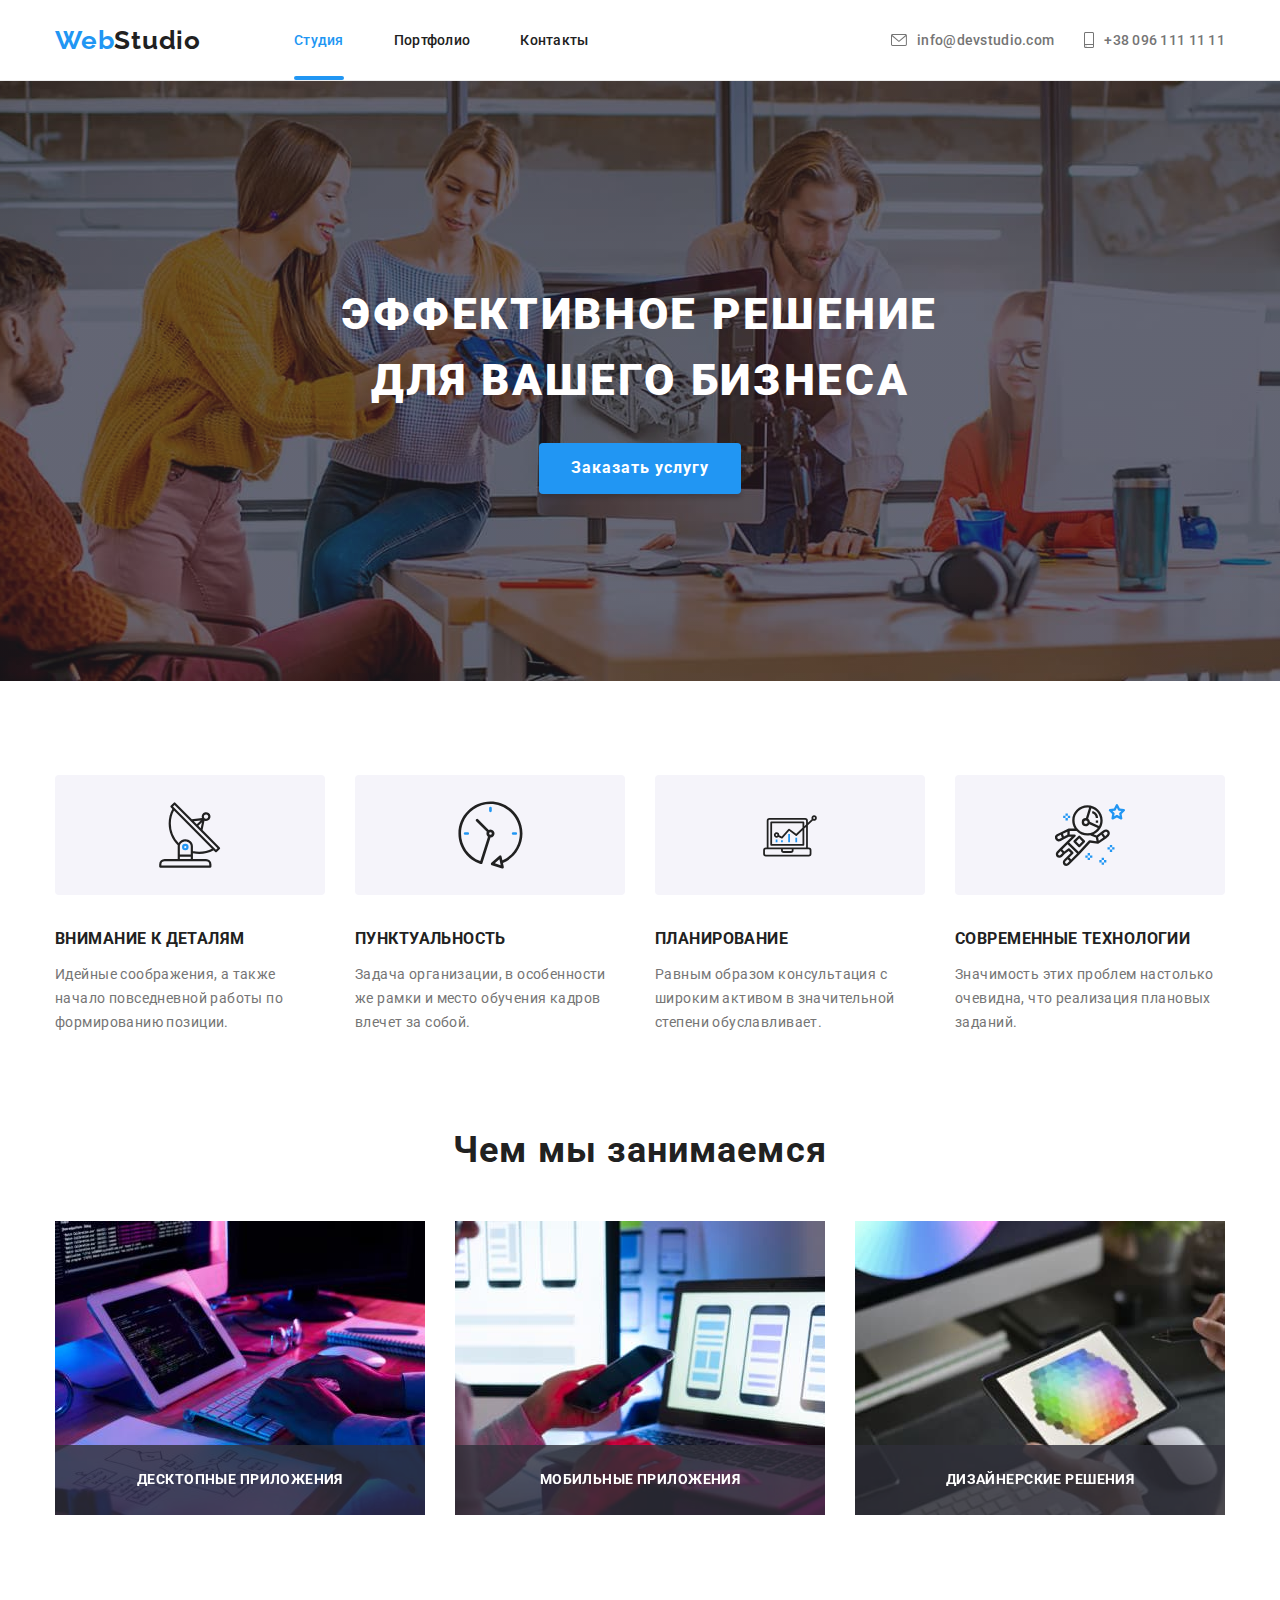
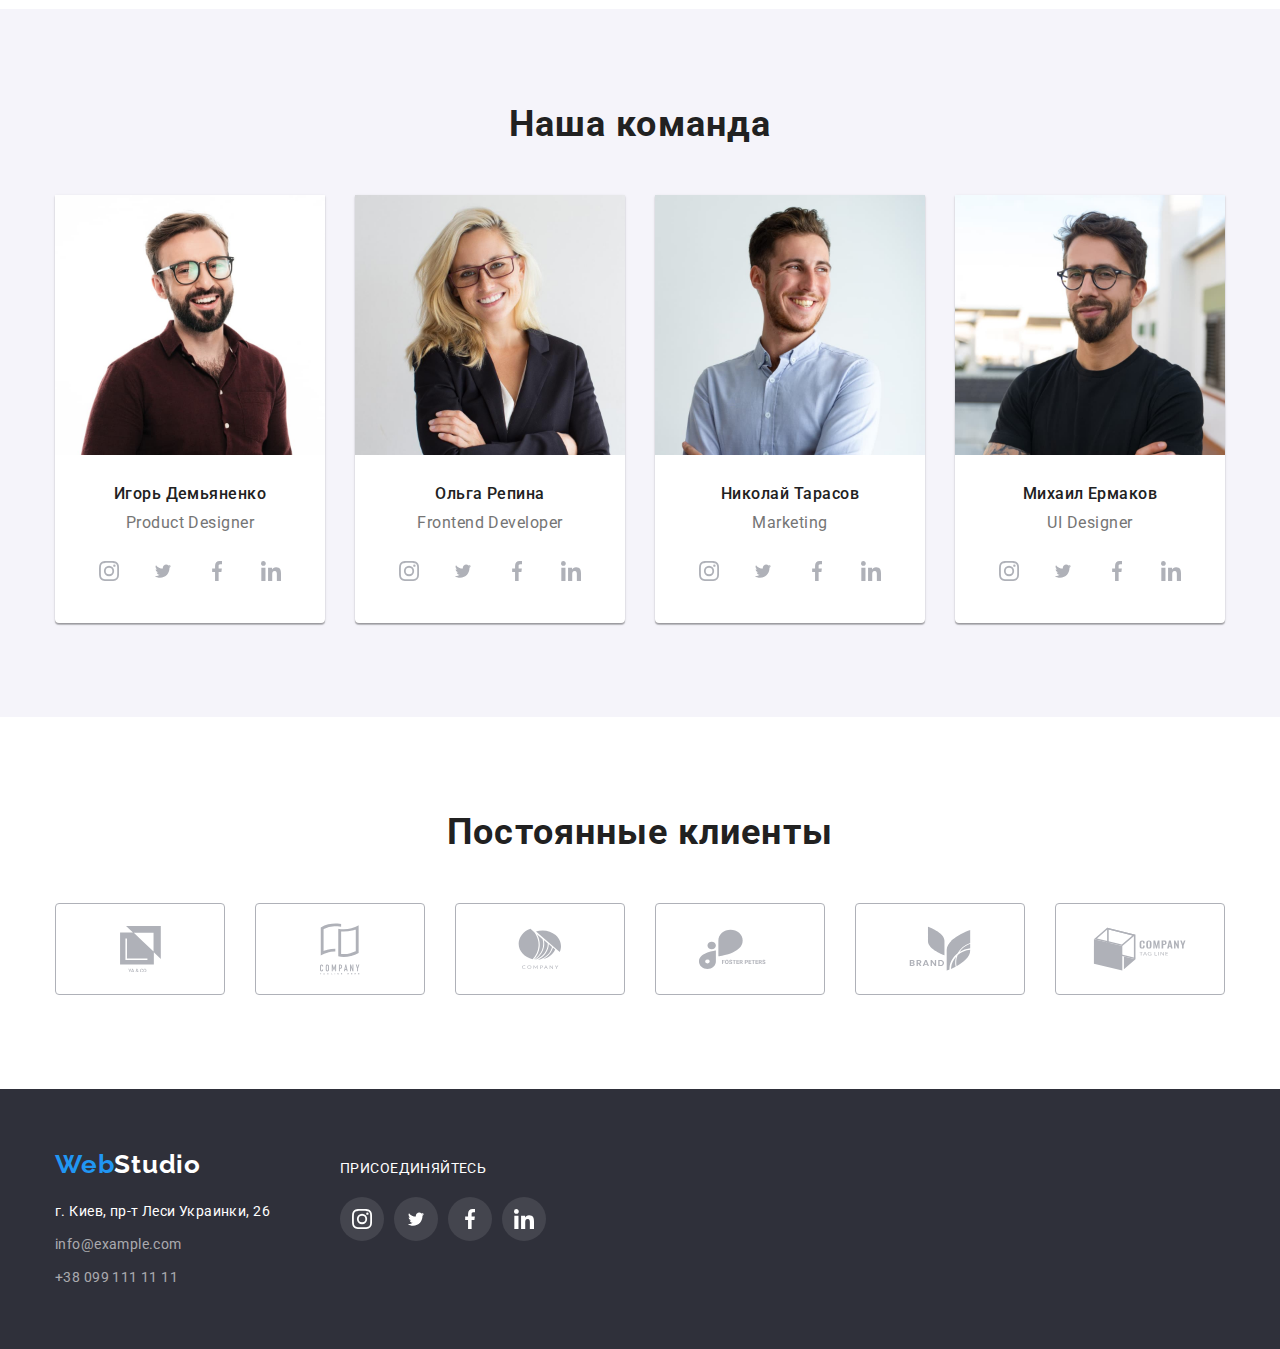
==== commit 2ea98f51: "модальное окно" ====
--- a/index.html
+++ b/index.html
@@ -27,9 +27,7 @@
           >
           <ul class="site-nav list">
             <li class="item">
-              <a href="index.html" class="link current"
-                >Студия
-                              </a>
+              <a href="index.html" class="link current">Студия </a>
             </li>
 
             <li class="item">
@@ -76,7 +74,14 @@
         <div class="container">
           <h1 class="hero-title">ЭФФЕКТИВНОЕ РЕШЕНИЕ ДЛЯ ВАШЕГО БИЗНЕСА</h1>
           <!--Кнопка-->
-          <button type="button" class="button">Заказать услугу</button>
+          <button type="button" class="button" data-modal-open>
+            Заказать услугу
+          </button>
+        </div>
+      </div>
+      <div class="backdrop is-hidden" data-modal>
+        <div class="modal">
+          <button data-modal-close>Закрыть</button>
         </div>
       </div>
       <!--Особливості-->
@@ -554,5 +559,6 @@
         </div>
       </div>
     </footer>
+    <script src="./js/modal.js"></script>
   </body>
 </html>
--- a/css/styles.css
+++ b/css/styles.css
@@ -252,6 +252,8 @@
   color: var(--accent-color);
 }
 
+/* линия через activ */
+
 .link.current::after {
   content: '';
   display: inline-blok;
@@ -342,6 +344,35 @@
   background-color: var(--secondary-accent-color);
 }
 
+.backdrop {
+  position: fixed;
+  top: 0;
+  left: 0;
+  width: 100%;
+  height: 100%;
+  background-color: rgba(0, 0, 0, 0.2);
+}
+
+.backdrop.is-hidden {
+  opacity: 0;
+  pointer-events: none;
+}
+
+.modal {
+  position: absolute;
+  top: 50%;
+  left: 50%;
+  transform: translate(-50%, -50%);
+
+  width: 528px;
+  height: 581px;
+
+  background: var(--primary-white-color);
+  box-shadow: 0px 1px 3px rgba(0, 0, 0, 0.12), 0px 1px 1px rgba(0, 0, 0, 0.14),
+    0px 2px 1px rgba(0, 0, 0, 0.2);
+  border-radius: 4px;
+}
+
 /* наши особенности */
 
 .icon-impotent {
@@ -624,6 +655,48 @@
   margin: 0;
 }
 
+.thumb-portfolio {
+  position: relative;
+  overflow: hidden;
+}
+
+.overlay-portfolio {
+  position: absolute;
+  top: 0;
+  left: 0;
+  width: 100%;
+  height: 100%;
+  background-color: rgba(33, 150, 243, 0.9);
+
+  transform: translateY(100%);
+  opacity: 0;
+  transition: transform 250ms var(--function-animation),
+    opacity 250ms var(--function-animation);
+}
+
+.portfolio-text {
+  position: absolute;
+  top: 50%;
+  left: 50%;
+  transform: translate(-50%, -50%);
+
+  width: 322px;
+  height: 168px;
+  font-size: 18px;
+  line-height: 1.56;
+  letter-spacing: 0.03em;
+
+  margin: 0;
+  padding: 0;
+
+  color: var(--primary-white-color);
+}
+
+.link.portfolio-link:hover .overlay-portfolio {
+  transform: translateY(0);
+  opacity: 1;
+}
+
 .link.portfolio-link {
   display: block;
 
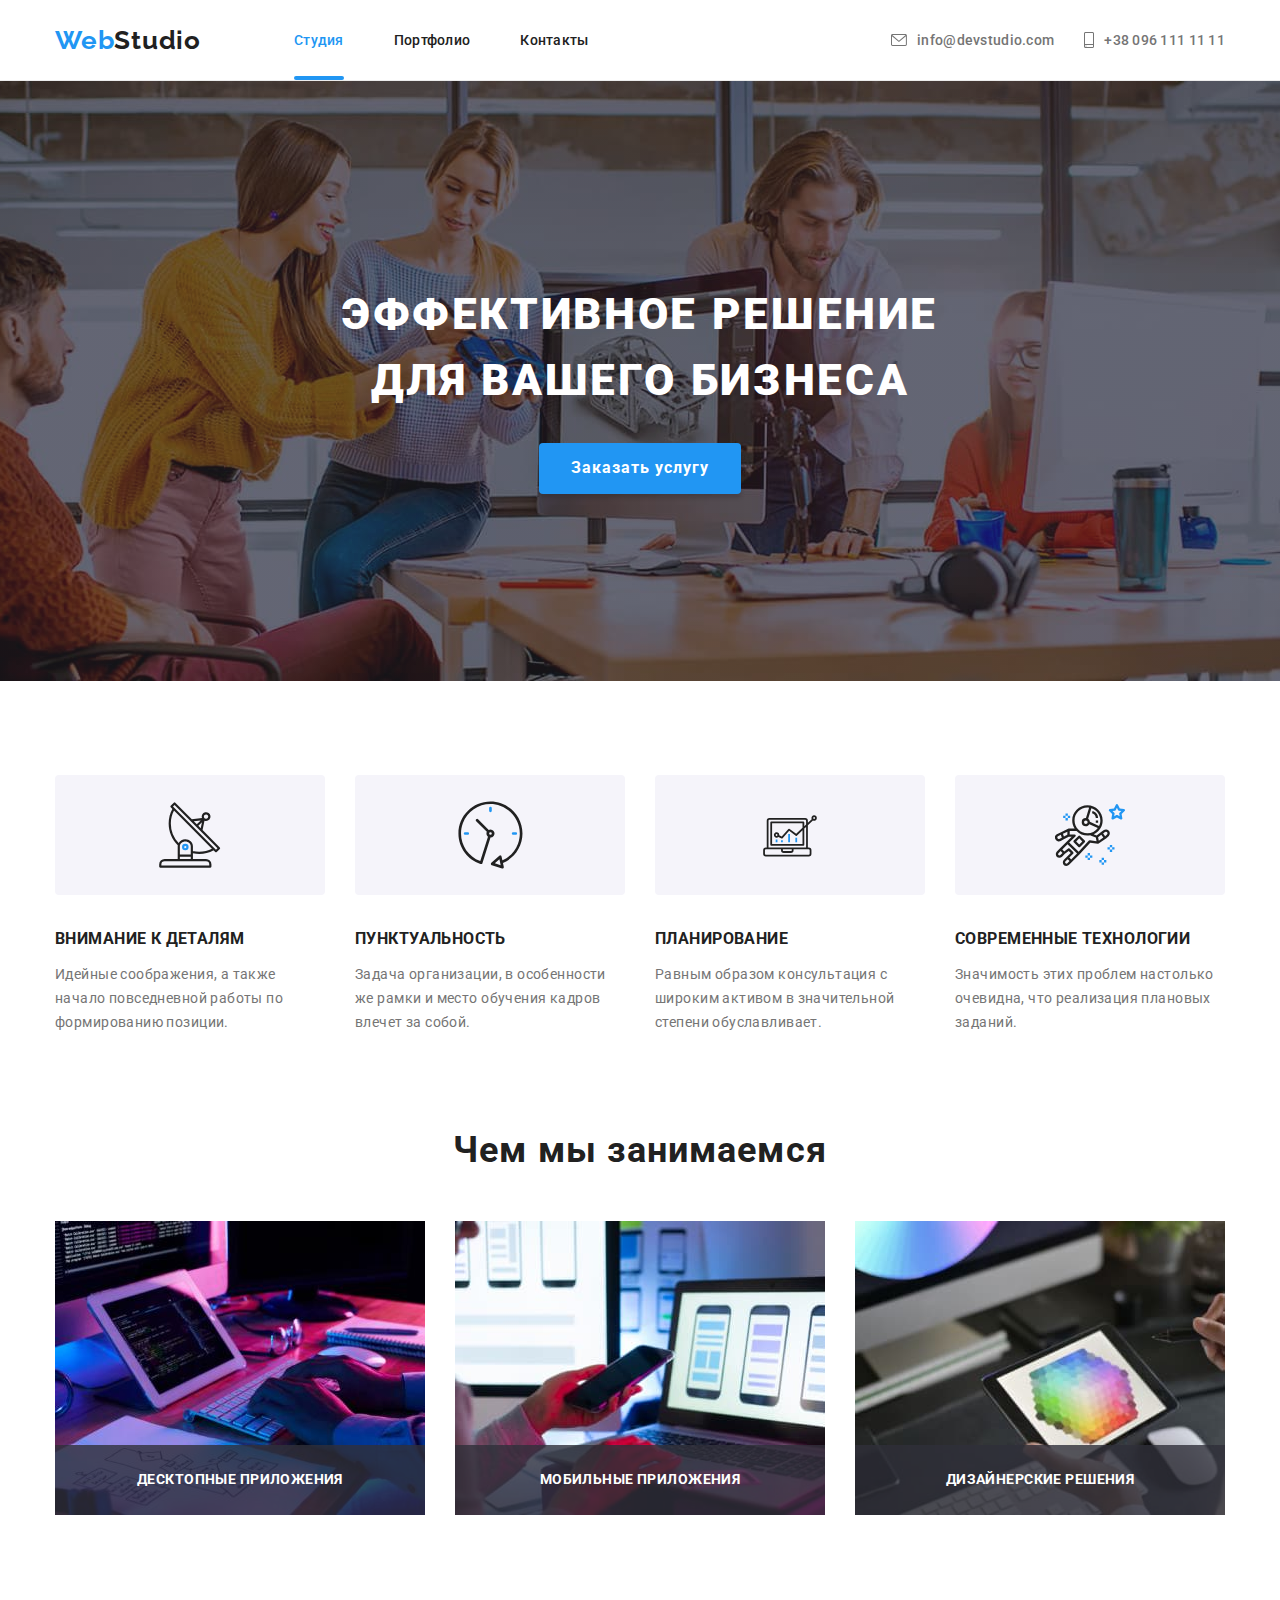
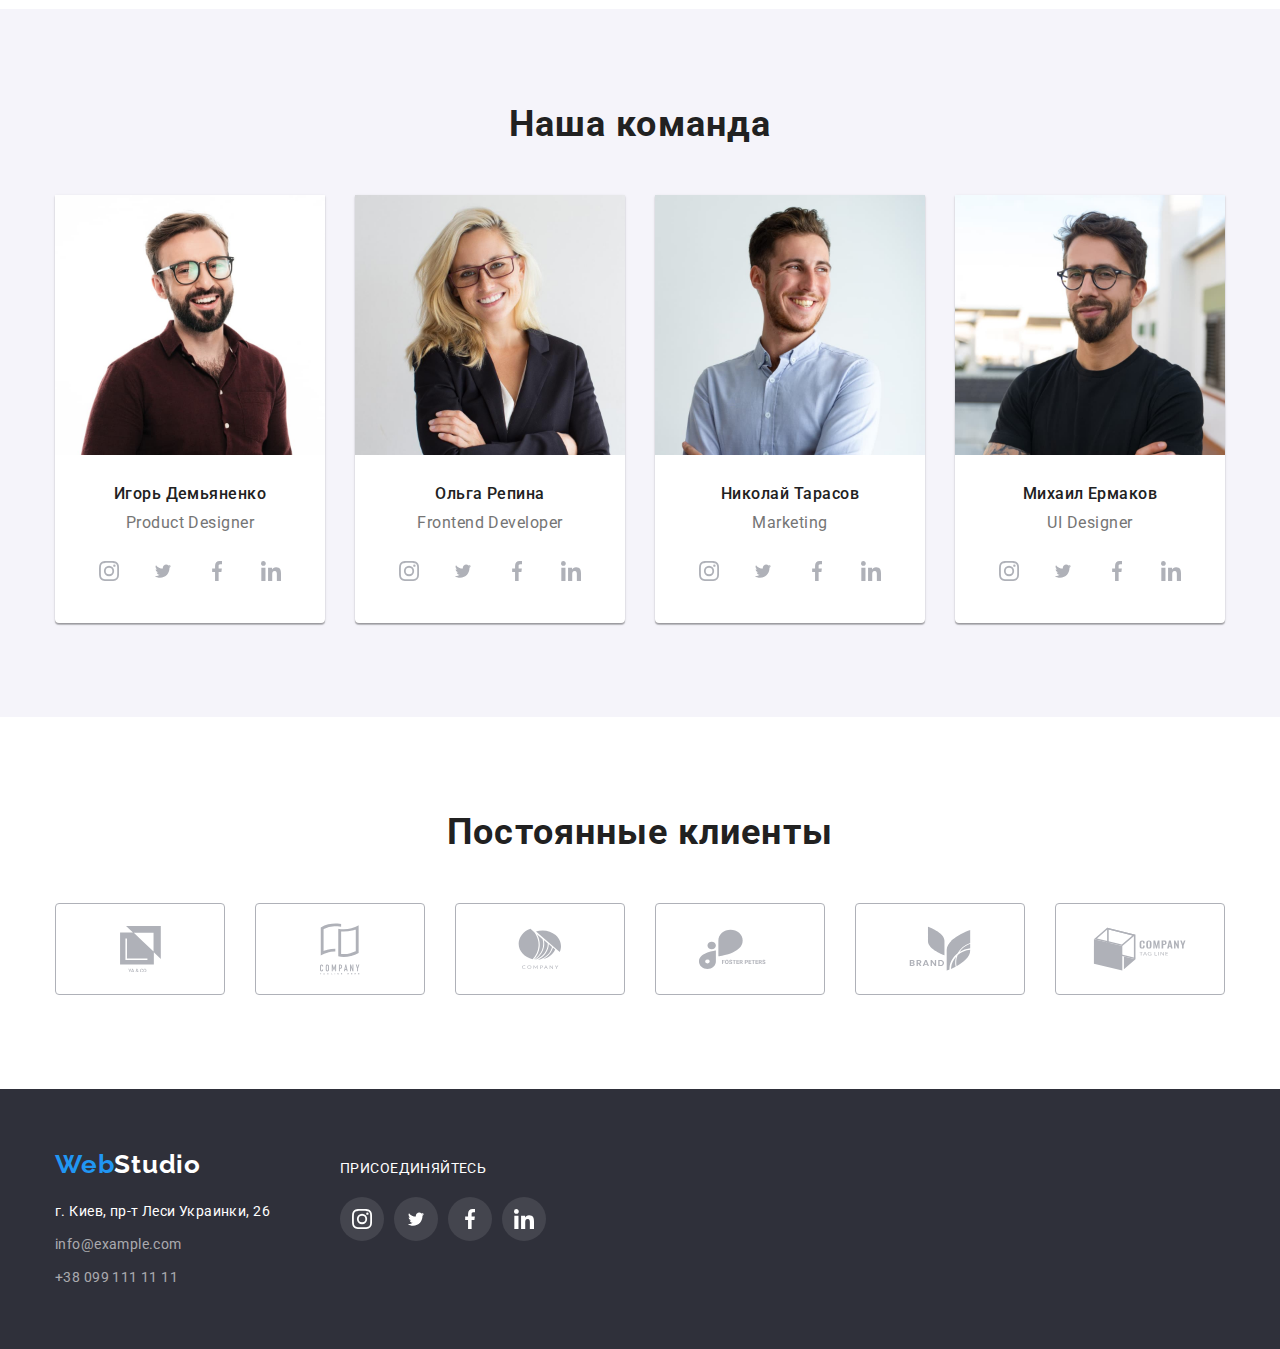
==== commit e6e4bd39: "кнопка на модальном окне" ====
--- a/index.html
+++ b/index.html
@@ -81,7 +81,11 @@
       </div>
       <div class="backdrop is-hidden" data-modal>
         <div class="modal">
-          <button data-modal-close>Закрыть</button>
+          <button class="close-button" data-modal-close>
+            <svg class="close-icon">
+              <use href="./images/vector.svg"></use>
+            </svg>
+          </button>
         </div>
       </div>
       <!--Особливості-->
--- a/css/styles.css
+++ b/css/styles.css
@@ -326,7 +326,6 @@
   font-size: 16px;
   line-height: 1.9;
   text-align: center;
-  vertical-align: center;
   letter-spacing: 0.06em;
 
   display: inline-block;
@@ -343,6 +342,8 @@
 .button:focus {
   background-color: var(--secondary-accent-color);
 }
+
+/* модальное окно */
 
 .backdrop {
   position: fixed;
@@ -351,11 +352,20 @@
   width: 100%;
   height: 100%;
   background-color: rgba(0, 0, 0, 0.2);
+
+  opacity: 1;
+
+  transition: opacity 250ms var(--function-animation);
 }
 
 .backdrop.is-hidden {
   opacity: 0;
   pointer-events: none;
+}
+
+.backdrop.is-hidden .modal {
+  transform: translate(-50%, -50%) scale(0.7);
+  opacity: 0;
 }
 
 .modal {
@@ -371,8 +381,50 @@
   box-shadow: 0px 1px 3px rgba(0, 0, 0, 0.12), 0px 1px 1px rgba(0, 0, 0, 0.14),
     0px 2px 1px rgba(0, 0, 0, 0.2);
   border-radius: 4px;
-}
-
+
+  transform: translate(-50%, -50%) scale(1);
+  opacity: 1;
+
+  transition: transform 250ms var(--function-animation),
+    opacity 250ms var(--function-animation);
+}
+
+/* кнопка закрытия */
+.close-button {
+  position: absolute;
+  top: 8px;
+  right: 8px;
+  width: 30px;
+  height: 30px;
+
+  cursor: pointer;
+
+  background: var(--primary-white-color);
+  border: 1px solid rgba(0, 0, 0, 0.1);
+  border-radius: 50px;
+
+  transition: fill 250ms var(--function-animation),
+    border 250ms var(--function-animation);
+}
+
+.close-button:hover,
+.close-button:focus {
+  border: 1px solid var(--secondary-accent-color);
+}
+
+.close-icon {
+  position: absolute;
+  top: 50%;
+  left: 50%;
+  transform: translate(-50%, -50%);
+
+  fill: rgba(0, 0, 0, 1);
+
+  width: 11px;
+  height: 11px;
+
+  fill: var(--secondary-accent-color);
+}
 /* наши особенности */
 
 .icon-impotent {
@@ -421,6 +473,7 @@
 
 .work-thumb {
   position: relative;
+  z-index: -1;
 }
 
 .work-card {
